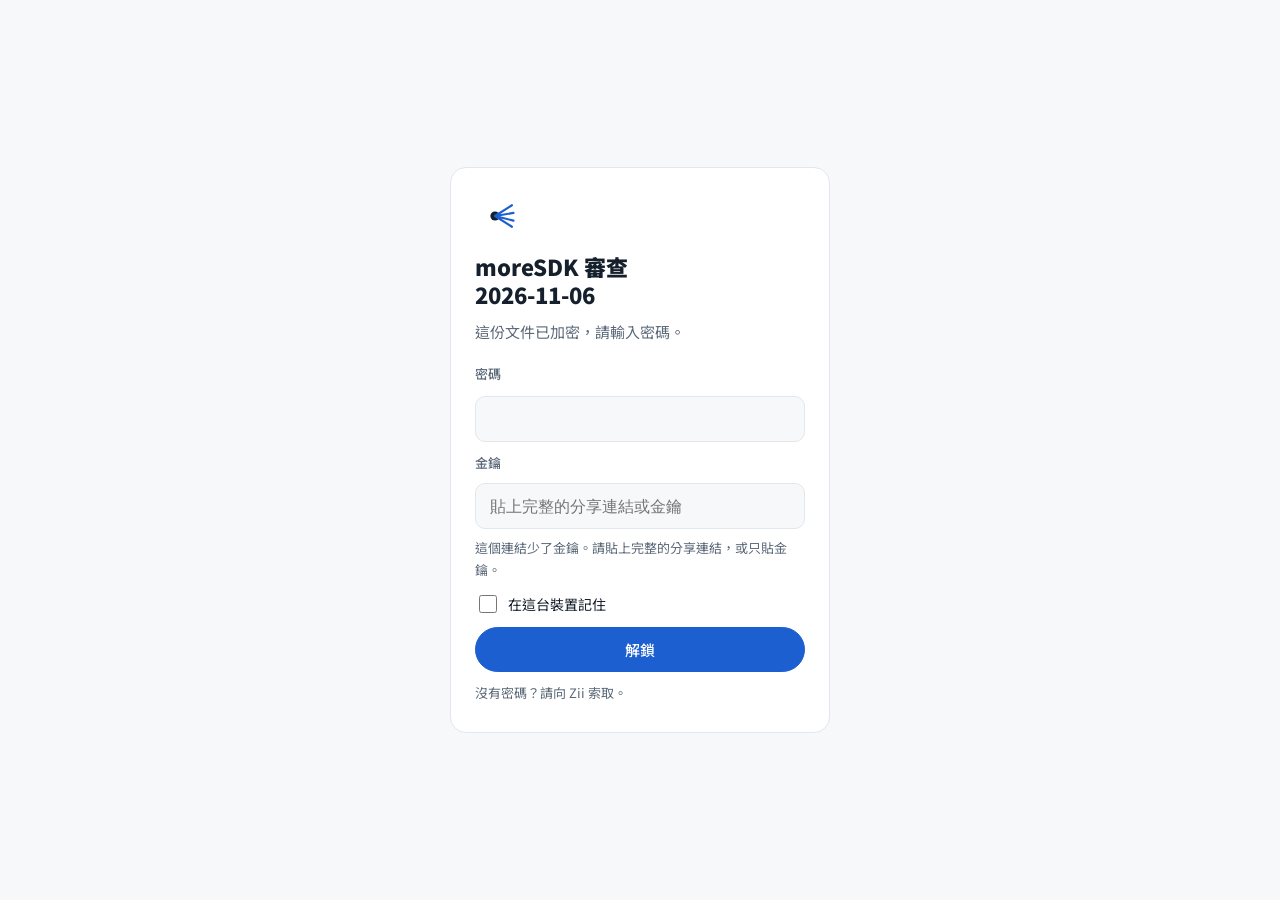
==== d/sdk-review/index.html @ 9a4cb805 "Add status and SDK review pages Co-Authored-By: Claude Opus 5.5 <noreply@anthropic.com>" ====
<!doctype html>
<html lang="zh-Hant-TW">
<head>
<meta charset="utf-8">
<meta name="viewport" content="width=device-width,initial-scale=1,viewport-fit=cover">
<title>moreSDK 審查｜2026-11-06</title>
<meta name="description" content="加密文件，需要密碼才能閱讀。">
<meta name="robots" content="noindex,nofollow">
<meta name="referrer" content="no-referrer">
<meta property="og:type" content="website">
<meta property="og:site_name" content="光達開發 Wiki">
<meta property="og:title" content="moreSDK 審查｜2026-11-06">
<meta property="og:description" content="加密文件，需要密碼才能閱讀。">
<meta property="og:url" content="https://zii144.github.io/lidar-wiki/d/sdk-review/">
<meta property="og:image" content="https://zii144.github.io/lidar-wiki/og/sdk-review.png">
<meta property="og:image:width" content="1200">
<meta property="og:image:height" content="630">
<meta name="twitter:card" content="summary_large_image">
<meta name="theme-color" content="#1B5FD1">
<link rel="preconnect" href="https://fonts.googleapis.com">
<link rel="stylesheet" href="https://fonts.googleapis.com/css2?family=Noto+Sans+TC:wght@400;500;700;900&family=IBM+Plex+Mono:wght@400;500&display=swap">
<link rel="stylesheet" href="../../style.css">
</head>
<body>
<div id="lock" class="lock">
  <form id="lock-form" class="lock-card" autocomplete="off">
    <svg width="40" height="40" viewBox="0 0 26 26" aria-hidden="true"><circle cx="13" cy="13" r="3" fill="currentColor"/><path d="M13 13 L24 6 M13 13 L25 11 M13 13 L25 16 M13 13 L24 20" stroke="var(--accent)" stroke-width="1.4" fill="none" stroke-linecap="round"/></svg>
    <h1>moreSDK 審查<br>2026-11-06</h1>
    <p class="lede">這份文件已加密，請輸入密碼。</p>
    <label for="pw">密碼</label>
    <input id="pw" type="password" autocomplete="current-password" autocapitalize="off" spellcheck="false">
    <div id="key-row" class="key-row" hidden>
      <label for="lk">金鑰</label>
      <input id="lk" type="text" autocomplete="off" autocapitalize="off" spellcheck="false" placeholder="貼上完整的分享連結或金鑰">
      <p class="hint">這個連結少了金鑰。請貼上完整的分享連結，或只貼金鑰。</p>
    </div>
    <label class="remember"><input id="remember" type="checkbox"> 在這台裝置記住</label>
    <button class="btn primary" type="submit" id="go">解鎖</button>
    <p id="err" class="err" role="alert" hidden></p>
    <p class="hint">沒有密碼？請向 Zii 索取。</p>
  </form>
  <noscript><p class="hint">需要開啟 JavaScript 才能解鎖。</p></noscript>
</div>
<div id="app" hidden></div>
<script id="payload" type="application/json">{"v":1,"iter":600000,"salt":"h5yQj2zuCZiGOtU3J8WJvw","iv":"TNXqhb7_7UR9Ze6G","ct":"[base64]","title":"moreSDK 審查｜2026-11-06"}</script>
<script src="../../unlock.js"></script>
</body>
</html>
---- style.css ----
:root{
  --bg:#F7F8FA; --surface:#FFFFFF; --ink:#16202C; --muted:#5B6878; --line:#E3E7ED;
  --accent:#1B5FD1; --accent-soft:#E8F0FD; --ok:#1E7F4F; --ok-soft:#E5F4EC; --warn:#A35A00; --warn-soft:#FCF0DF;
  --line-green:#06C755;
  --sans:"Noto Sans TC",-apple-system,"PingFang TC","Microsoft JhengHei",sans-serif;
  --mono:"IBM Plex Mono",ui-monospace,Menlo,Consolas,monospace;
  color-scheme:light;
}
@media (prefers-color-scheme: dark){:root{
  --bg:#0F141B; --surface:#161D27; --ink:#E6EBF2; --muted:#93A0B2; --line:#26303D;
  --accent:#6EA2FF; --accent-soft:#1A2943; --ok:#5DCB91; --ok-soft:#14301F; --warn:#F2B35E; --warn-soft:#352612; color-scheme:dark}}
*{box-sizing:border-box}
html{-webkit-text-size-adjust:100%}
body{margin:0;background:var(--bg);color:var(--ink);font-family:var(--sans);font-size:16px;line-height:1.75;padding-bottom:env(safe-area-inset-bottom,0px)}
a{color:var(--accent);text-decoration:none}
a:focus-visible,button:focus-visible{outline:2px solid var(--accent);outline-offset:2px;border-radius:4px}
.wrap{max-width:760px;margin:0 auto;padding-left:max(16px,env(safe-area-inset-left,0px));padding-right:max(16px,env(safe-area-inset-right,0px))}
.top{position:sticky;top:0;z-index:5;background:var(--surface);border-bottom:1px solid var(--line);padding-top:env(safe-area-inset-top,0px)}
.top .wrap{display:flex;align-items:center;gap:12px;padding-block:12px}
.brand{display:flex;align-items:center;gap:10px;color:var(--ink);font-weight:900;letter-spacing:.02em}
.crumb{color:var(--muted);font-size:14px;min-width:0;white-space:nowrap;overflow:hidden;text-overflow:ellipsis}
.rail{position:sticky;top:calc(env(safe-area-inset-top,0px) + 53px);z-index:4;background:var(--bg);border-bottom:1px solid var(--line)}
.rail .wrap{display:flex;gap:6px;overflow-x:auto;padding-block:8px;scrollbar-width:none}
.rail .wrap::-webkit-scrollbar{display:none}
.rail a{flex:none;font-size:13px;padding:4px 12px;border-radius:999px;color:var(--muted);border:1px solid var(--line);background:var(--surface)}
.rail a.on{color:var(--accent);border-color:var(--accent);background:var(--accent-soft)}
main{padding-block:28px 64px}
h1{font-size:clamp(26px,6vw,34px);line-height:1.3;font-weight:900;margin:0 0 6px;text-wrap:balance}
.lede{color:var(--muted);margin:0}
.meta{display:flex;flex-wrap:wrap;gap:8px 20px;margin:18px 0 8px;font-size:14px;color:var(--muted)}
.meta b{color:var(--ink);font-weight:500}
section{padding-top:36px;scroll-margin-top:calc(env(safe-area-inset-top,0px) + 110px)}
h2{display:flex;flex-wrap:wrap;align-items:baseline;gap:6px 10px;font-size:20px;font-weight:700;margin:0 0 12px;text-wrap:balance}
h2 .n{font-family:var(--mono);font-size:13px;color:var(--accent);font-weight:500}
p{margin:0 0 12px}
ul{margin:0 0 12px;padding-left:1.2em}
li{margin:4px 0}
li::marker{color:var(--muted)}
.pill{display:inline-block;font-size:12px;font-weight:500;padding:1px 10px;border-radius:999px;letter-spacing:.03em}
.pill.ok{background:var(--ok-soft);color:var(--ok)}
.pill.warn{background:var(--warn-soft);color:var(--warn)}
.pill.plan{background:var(--accent-soft);color:var(--accent)}
.callout{border-left:3px solid var(--accent);background:var(--surface);padding:12px 16px;margin:14px 0;border-radius:0 8px 8px 0}
.callout.warn{border-color:var(--warn)}
.callout p:last-child{margin:0}
.tbl{overflow-x:auto;margin:12px 0 16px;border:1px solid var(--line);border-radius:10px;background:var(--surface)}
table{border-collapse:collapse;width:100%;font-size:14.5px}
th,td{text-align:left;padding:10px 14px;border-bottom:1px solid var(--line);white-space:nowrap}
tr:last-child td{border-bottom:0}
th{font-size:12px;color:var(--muted);font-weight:500;letter-spacing:.06em}
td.num{font-family:var(--mono);font-variant-numeric:tabular-nums}
td.hot{color:var(--warn);font-weight:700}
.fork{display:grid;grid-template-columns:1fr 1fr;gap:10px;margin:12px 0}
.fork div{border:1px solid var(--line);background:var(--surface);border-radius:10px;padding:12px 14px;font-size:14.5px;min-width:0}
.fork b{display:block;font-size:13px;color:var(--muted);font-weight:500;margin-bottom:2px}
@media (max-width:520px){.fork{grid-template-columns:1fr}}
.topo{border:1px solid var(--line);background:var(--surface);border-radius:12px;padding:16px;margin:12px 0 16px;overflow-x:auto}
.topo svg{display:block;min-width:600px;width:100%;height:auto}
.topo text{font-family:var(--sans);font-size:13px;fill:var(--ink)}
.topo .sub{font-size:11px;fill:var(--muted)}
.topo .box{fill:var(--bg);stroke:var(--line);stroke-width:1.2}
.topo .box.key{fill:var(--accent-soft);stroke:var(--accent)}
.topo .wire{stroke:var(--accent);stroke-width:1.6;fill:none}
.topo .pwr{stroke:var(--warn);stroke-width:1.4;stroke-dasharray:4 3;fill:none}
.legend{display:flex;gap:16px;font-size:12px;color:var(--muted);margin-top:8px}
.legend i{display:inline-block;width:18px;border-top:2px solid var(--accent);vertical-align:middle;margin-right:6px}
.legend i.p{border-top:2px dashed var(--warn)}
ol.steps{list-style:none;padding:0;counter-reset:s;margin:8px 0 12px}
ol.steps li{counter-increment:s;position:relative;padding-left:36px;margin:10px 0}
ol.steps li::before{content:counter(s);position:absolute;left:0;top:2px;width:24px;height:24px;border-radius:50%;background:var(--accent-soft);color:var(--accent);font:500 13px/24px var(--mono);text-align:center}
.todo{display:grid;gap:8px;margin:12px 0}
.task{display:grid;grid-template-columns:auto 1fr auto;gap:4px 12px;align-items:start;background:var(--surface);border:1px solid var(--line);border-radius:10px;padding:12px 14px}
.task .k{font-family:var(--mono);color:var(--muted);font-size:13px;padding-top:2px}
.task .t{min-width:0}
.task .w{font-size:13px;color:var(--muted);text-align:right;white-space:nowrap}
.task .w b{display:block;color:var(--ink);font-weight:500}
.home-list{display:grid;gap:10px;margin:16px 0}
.mcard{display:block;background:var(--surface);border:1px solid var(--line);border-radius:12px;padding:16px 18px;color:var(--ink)}
.mcard:hover{border-color:var(--accent)}
.mcard .d{font-family:var(--mono);font-size:13px;color:var(--accent)}
.mcard h3{margin:2px 0 6px;font-size:18px}
.mcard p{margin:0;color:var(--muted);font-size:14px}
.tags{display:flex;flex-wrap:wrap;gap:6px;margin-top:10px}
.share{display:flex;flex-wrap:wrap;gap:8px;margin:18px 0 4px}
.btn{display:inline-flex;align-items:center;gap:8px;font:500 15px/1 var(--sans);padding:11px 16px;border-radius:999px;border:1px solid var(--line);background:var(--surface);color:var(--ink);cursor:pointer}
.btn.line{background:var(--line-green);border-color:var(--line-green);color:#fff}
.btn svg{flex:none}
.btn.primary{background:var(--accent);border-color:var(--accent);color:#fff;justify-content:center;padding-block:14px}
.btn.ghost{color:var(--muted)}
.btn:disabled{opacity:.6;cursor:wait}
.facts{display:grid;grid-template-columns:repeat(auto-fit,minmax(150px,1fr));gap:10px;margin:20px 0}
.fact{background:var(--surface);border:1px solid var(--line);border-radius:10px;padding:12px 14px;min-width:0}
.fact small{display:block;color:var(--muted);font-size:12px;letter-spacing:.05em}
.fact span{font-weight:700}
.mono{font-family:var(--mono);font-size:.92em}
code{font-family:var(--mono);font-size:.88em;background:var(--accent-soft);padding:0 5px;border-radius:4px;overflow-wrap:anywhere}
.ip{font-family:var(--mono);background:var(--accent-soft);color:var(--accent);padding:1px 6px;border-radius:4px;font-size:.9em;white-space:nowrap}
.lock{min-height:100vh;min-height:100svh;display:grid;grid-template-columns:minmax(0,1fr);place-items:center;padding-block:32px;padding-left:max(16px,env(safe-area-inset-left,0px));padding-right:max(16px,env(safe-area-inset-right,0px))}
.lock-card{width:100%;max-width:380px;display:grid;gap:10px;background:var(--surface);border:1px solid var(--line);border-radius:16px;padding:28px 24px;color:var(--ink)}
.lock-card>*{min-width:0}
.lock-card h1{font-size:22px;margin:6px 0 0;overflow-wrap:anywhere}
.lock-card .lede{margin:0 0 8px;font-size:15px}
.lock-card label{font-size:13px;color:var(--muted);font-weight:500}
.lock-card input[type=password],.lock-card input[type=text]{width:100%;font:16px var(--mono);padding:12px 14px;border-radius:10px;border:1px solid var(--line);background:var(--bg);color:var(--ink)}
.lock-card input:focus{outline:2px solid var(--accent);outline-offset:1px}
.key-row{display:grid;gap:8px}
.lock-card .remember{display:flex;align-items:center;gap:8px;font-size:14px;color:var(--ink);font-weight:400}
.remember input{width:18px;height:18px;accent-color:var(--accent)}
.err{color:var(--warn);font-size:14px;margin:0}
.hint{color:var(--muted);font-size:13px;margin:0}
footer{color:var(--muted);font-size:13px;border-top:1px solid var(--line);margin-top:40px;padding-top:16px;display:grid;gap:6px}
@media (prefers-reduced-motion:no-preference){html{scroll-behavior:smooth}}
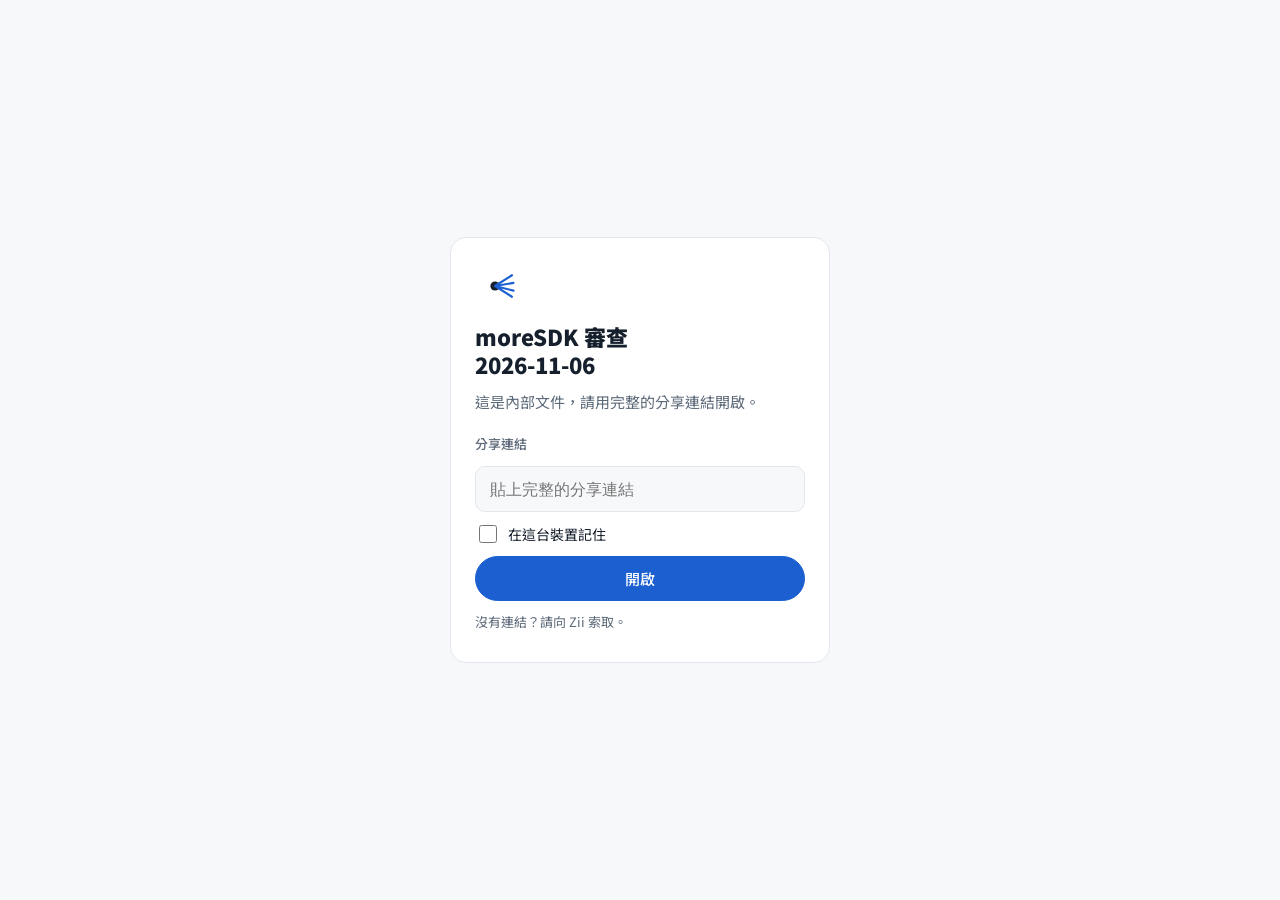
==== commit 445e4ef1: "Link-only access: remove password prompt Co-Authored-By: Claude Opus 5.5 <noreply@anthropic.com>" ====
--- a/d/sdk-review/index.html
+++ b/d/sdk-review/index.html
@@ -4,13 +4,13 @@
 <meta charset="utf-8">
 <meta name="viewport" content="width=device-width,initial-scale=1,viewport-fit=cover">
 <title>moreSDK 審查｜2026-11-06</title>
-<meta name="description" content="加密文件，需要密碼才能閱讀。">
+<meta name="description" content="內部文件，需要分享連結才能開啟。">
 <meta name="robots" content="noindex,nofollow">
 <meta name="referrer" content="no-referrer">
 <meta property="og:type" content="website">
 <meta property="og:site_name" content="光達開發 Wiki">
 <meta property="og:title" content="moreSDK 審查｜2026-11-06">
-<meta property="og:description" content="加密文件，需要密碼才能閱讀。">
+<meta property="og:description" content="內部文件，需要分享連結才能開啟。">
 <meta property="og:url" content="https://zii144.github.io/lidar-wiki/d/sdk-review/">
 <meta property="og:image" content="https://zii144.github.io/lidar-wiki/og/sdk-review.png">
 <meta property="og:image:width" content="1200">
@@ -23,26 +23,22 @@
 </head>
 <body>
 <div id="lock" class="lock">
-  <form id="lock-form" class="lock-card" autocomplete="off">
+  <p id="opening" class="hint">開啟中…</p>
+  <form id="lock-form" class="lock-card" autocomplete="off" hidden>
     <svg width="40" height="40" viewBox="0 0 26 26" aria-hidden="true"><circle cx="13" cy="13" r="3" fill="currentColor"/><path d="M13 13 L24 6 M13 13 L25 11 M13 13 L25 16 M13 13 L24 20" stroke="var(--accent)" stroke-width="1.4" fill="none" stroke-linecap="round"/></svg>
     <h1>moreSDK 審查<br>2026-11-06</h1>
-    <p class="lede">這份文件已加密，請輸入密碼。</p>
-    <label for="pw">密碼</label>
-    <input id="pw" type="password" autocomplete="current-password" autocapitalize="off" spellcheck="false">
-    <div id="key-row" class="key-row" hidden>
-      <label for="lk">金鑰</label>
-      <input id="lk" type="text" autocomplete="off" autocapitalize="off" spellcheck="false" placeholder="貼上完整的分享連結或金鑰">
-      <p class="hint">這個連結少了金鑰。請貼上完整的分享連結，或只貼金鑰。</p>
-    </div>
+    <p class="lede">這是內部文件，請用完整的分享連結開啟。</p>
+    <label for="lk">分享連結</label>
+    <input id="lk" type="text" autocomplete="off" autocapitalize="off" spellcheck="false" placeholder="貼上完整的分享連結">
     <label class="remember"><input id="remember" type="checkbox"> 在這台裝置記住</label>
-    <button class="btn primary" type="submit" id="go">解鎖</button>
+    <button class="btn primary" type="submit" id="go">開啟</button>
     <p id="err" class="err" role="alert" hidden></p>
-    <p class="hint">沒有密碼？請向 Zii 索取。</p>
+    <p class="hint">沒有連結？請向 Zii 索取。</p>
   </form>
-  <noscript><p class="hint">需要開啟 JavaScript 才能解鎖。</p></noscript>
+  <noscript><p class="hint">需要開啟 JavaScript 才能閱讀。</p></noscript>
 </div>
 <div id="app" hidden></div>
-<script id="payload" type="application/json">{"v":1,"iter":600000,"salt":"h5yQj2zuCZiGOtU3J8WJvw","iv":"TNXqhb7_7UR9Ze6G","ct":"[base64]","title":"moreSDK 審查｜2026-11-06"}</script>
+<script id="payload" type="application/json">{"v":2,"salt":"oaz5iTbzegTIWQJm_Q8e0A","iv":"3bq2y1I96e-MxtY8","ct":"[base64]","title":"moreSDK 審查｜2026-11-06"}</script>
 <script src="../../unlock.js"></script>
 </body>
 </html>
--- a/style.css
+++ b/style.css
@@ -10,6 +10,7 @@
   --bg:#0F141B; --surface:#161D27; --ink:#E6EBF2; --muted:#93A0B2; --line:#26303D;
   --accent:#6EA2FF; --accent-soft:#1A2943; --ok:#5DCB91; --ok-soft:#14301F; --warn:#F2B35E; --warn-soft:#352612; color-scheme:dark}}
 *{box-sizing:border-box}
+[hidden]{display:none!important}
 html{-webkit-text-size-adjust:100%}
 body{margin:0;background:var(--bg);color:var(--ink);font-family:var(--sans);font-size:16px;line-height:1.75;padding-bottom:env(safe-area-inset-bottom,0px)}
 a{color:var(--accent);text-decoration:none}
